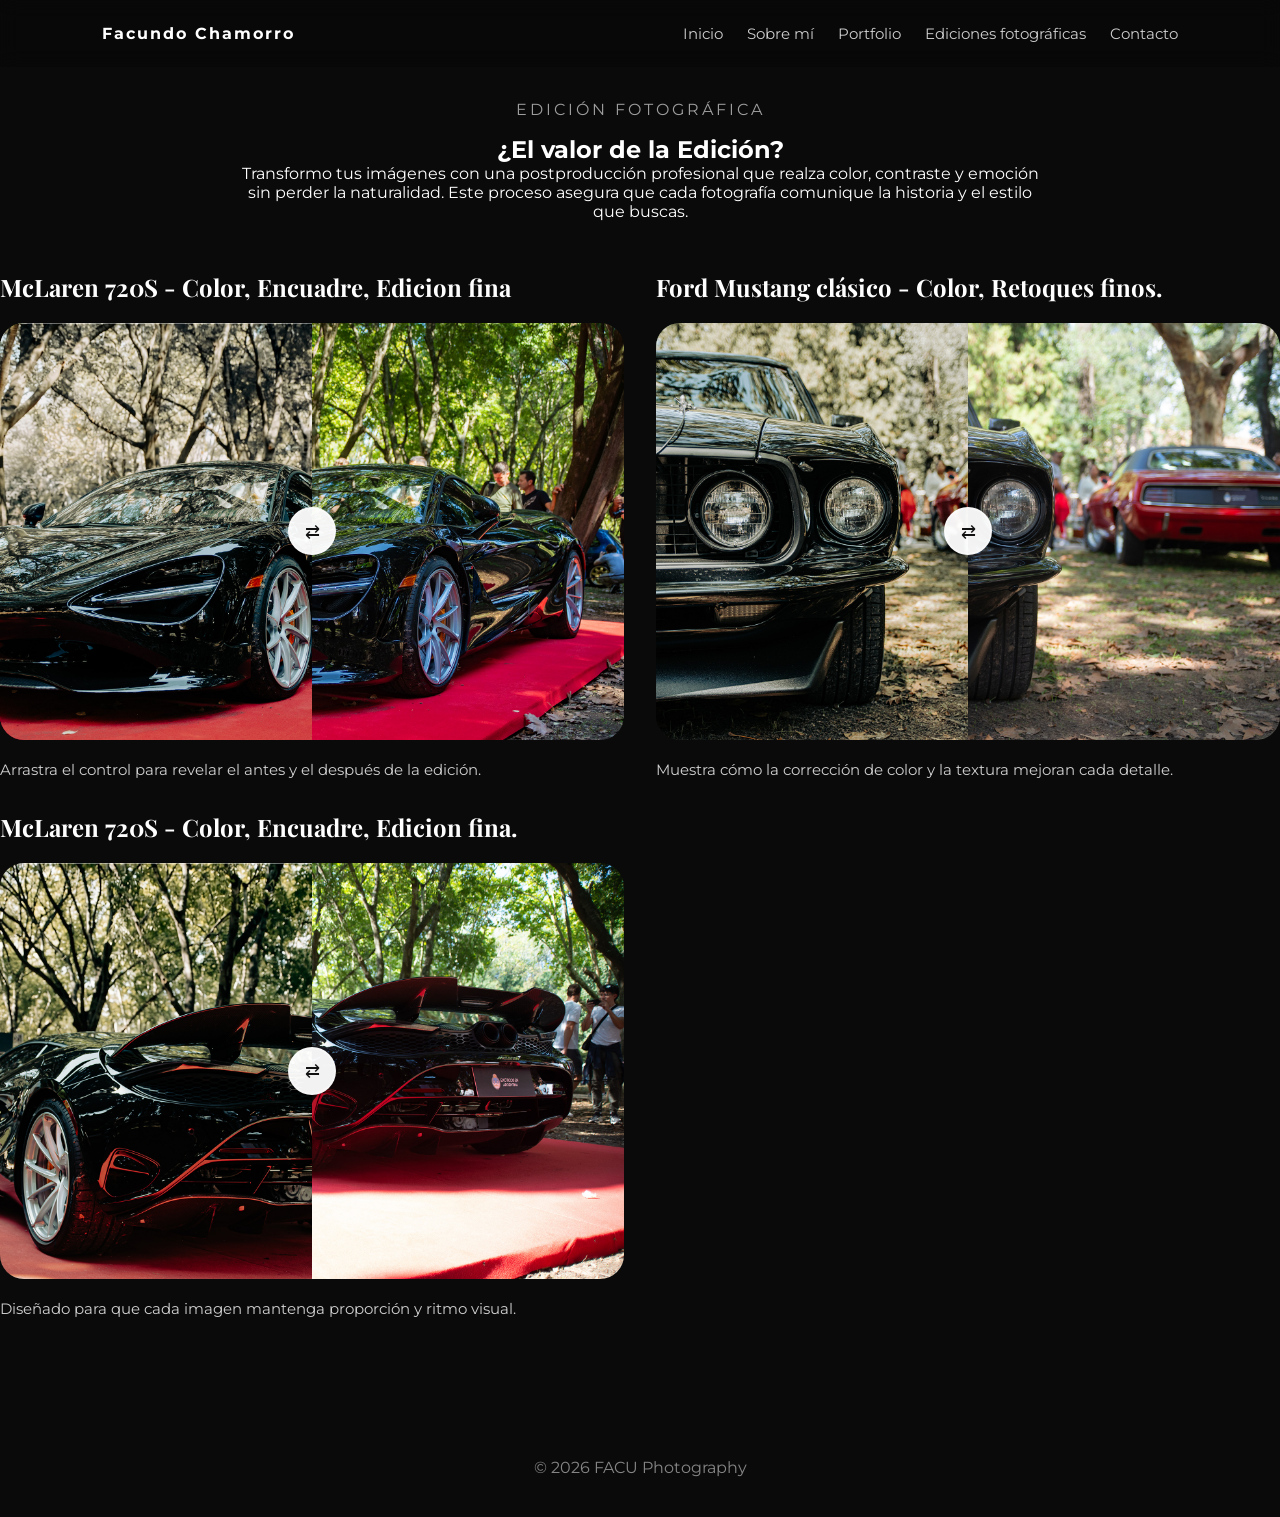
==== ediciones.html @ 0e88a43c "ACtualizacion git commit -m "Actualización dinámica del portfolio y nueva sección de ediciones"" ====
<!DOCTYPE html>
<html lang="es">
<head>
  <meta charset="UTF-8" />
  <meta name="viewport" content="width=device-width, initial-scale=1.0"/>
  <title>Ediciones Fotográficas - Facu Photography</title>

  <link rel="stylesheet" href="style.css">

  <link rel="preconnect" href="https://fonts.googleapis.com">
  <link rel="preconnect" href="https://fonts.gstatic.com" crossorigin>
  <link href="https://fonts.googleapis.com/css2?family=Inter:wght@300;400;500;600;700&family=Montserrat:wght@300;400;500;600;700&family=Playfair+Display:wght@400;600&display=swap" rel="stylesheet">
</head>
<body>

<div class="grain"></div>

<header>
  <div class="logo">Facundo Chamorro</div>

  <nav>
    <a href="index.html">Inicio</a>
    <a href="index.html#sobre">Sobre mí</a>
    <a href="index.html#portfolio">Portfolio</a>
    <a href="ediciones.html">Ediciones fotográficas</a>
    <a href="index.html#contacto">Contacto</a>
  </nav>
</header>

<section id="ediciones" class="photo-editing-section fade-in">
  <div class="photo-editing-hero">
    <p class="section-tag">Edición Fotográfica</p>
    <div class="photo-editing-hero-copy">
      <h2>¿El valor de la Edición?</h2>
      <p>Transformo tus imágenes con una postproducción profesional que realza color, contraste y emoción sin perder la naturalidad. Este proceso asegura que cada fotografía comunique la historia y el estilo que buscas.</p>
    </div>
  </div>
  <div id="galeria-ediciones" class="photo-editing-grid"></div>
</section>

<footer>
  <p>© 2026 FACU Photography</p>
</footer>

<script src="script.js"></script>
</body>
</html>
---- style.css ----
/* ========================= */
/* ARCHIVO: style.css */
/* ========================= */

*{
  margin:0;
  padding:0;
  box-sizing:border-box;
}

html{
  scroll-behavior:smooth;
}

body{
  background:#0a0a0a;
  color:white;
  font-family:'Montserrat', sans-serif;
  overflow-x:hidden;
}

img{
  width:100%;
  display:block;
}

a{
  text-decoration:none;
  color:white;
}

section{
  padding:120px 8%;
}

/* GRAIN */
.grain{
  position:fixed;
  inset:0;
  pointer-events:none;
  opacity:.05;
  background:rgba(255,255,255,.02);
  z-index:9999;
}

/* HEADER */
header{
  position:fixed;
  top:0;
  width:100%;
  padding:24px 8%;
  display:flex;
  justify-content:space-between;
  align-items:center;
  z-index:1000;
  backdrop-filter:blur(10px);
  background:rgba(0,0,0,.2);
}

.logo{
  font-weight:700;
  letter-spacing:2px;
}

nav{
  display:flex;
  flex-wrap:wrap;
  gap:24px;
  align-items:center;
}

nav a{
  font-size:.95rem;
  opacity:.8;
  transition:.3s;
}

nav a:hover{
  opacity:1;
}

/* HERO */
.hero{
  height:100vh;
  background:url("https://images.unsplash.com/photo-1492691527719-9d1e07e534b4?q=80&w=1800") center/cover;
  display:flex;
  align-items:center;
  position:relative;
}

.overlay{
  position:absolute;
  inset:0;
  background:rgba(0,0,0,.55);
}

.hero-content{
  position:relative;
  z-index:2;
  max-width:700px;
}

.subtitle{
  text-transform:uppercase;
  letter-spacing:4px;
  opacity:.7;
  margin-bottom:20px;
}

.hero h1{
  font-size:4rem;
  line-height:1.1;
  margin-bottom:30px;
}

.btn{
  padding:14px 30px;
  border:1px solid rgba(255,255,255,.2);
  transition:.3s;
}

.btn:hover{
  background:white;
  color:black;
}

/* SECTION TITLES */
.section-tag{
  opacity:.6;
  text-transform:uppercase;
  letter-spacing:3px;
  margin-bottom:16px;
}

.section-title h2,
.about h2{
  font-size:3rem;
  margin-bottom:30px;
}

/* ABOUT */
.about{
  display:grid;
  grid-template-columns:1fr 1fr;
  gap:60px;
  align-items:center;
}

.about p{
  color:#cfcfcf;
  line-height:1.8;
}

.stats{
  display:grid;
  grid-template-columns:repeat(3,1fr);
  gap:20px;
}

.stat{
  background:#111;
  padding:40px;
  border:1px solid rgba(255,255,255,.05);
}

.stat h3{
  font-size:2.5rem;
  margin-bottom:10px;
}

/* CATEGORIES */
.categories{
  display:flex;
  flex-wrap:wrap;
  gap:14px;
  margin:40px 0;
}

.categories button{
  background:#111;
  color:white;
  border:none;
  padding:12px 20px;
  cursor:pointer;
  transition:.3s;
}

.categories button.active,
.categories button:hover{
  background:white;
  color:black;
}

/* GALLERY */
.gallery{
  display:grid;
  grid-template-columns:repeat(3,minmax(240px,1fr));
  gap:18px;
}

.gallery-item{
  overflow:hidden;
  position:relative;
  cursor:pointer;
  border-radius:22px;
  aspect-ratio:4 / 5;
}

.gallery-item img{
  width:100%;
  height:100%;
  object-fit:cover;
  display:block;
  transition:transform .6s ease;
}

.gallery-item:hover img{
  transform:scale(1.05);
}

.photo-editing-section{
  padding:100px 0;
}

.photo-editing-inner{
  display:grid;
  grid-template-columns:1.1fr 1fr;
  gap:40px;
  align-items:start;
}

.photo-editing-copy{
  max-width:800px;
}

.photo-editing-copy h2{
  font-family:'Playfair Display', serif;
  font-size:3rem;
  margin-bottom:24px;
  line-height:1.05;
}

.photo-editing-copy p,
.section-tag,
.comparison-copy{
  font-family:'Montserrat', sans-serif;
}

.photo-editing-copy p{
  color:#cfcfcf;
  line-height:1.85;
  font-size:1.05rem;
}

.photo-editing-hero{
  max-width:800px;
  margin:0 auto 50px;
  text-align:center;
}

.photo-editing-hero-copy{
  width:100%;
}

.photo-editing-grid{
  display:grid;
  grid-template-columns:repeat(2,minmax(320px,1fr));
  gap:32px;
}

.photo-editing-card{
  display:flex;
  flex-direction:column;
  gap:20px;
  align-self:start;
}

.titulo-edicion{
  font-family:'Playfair Display', serif;
  font-size:1.5rem;
  margin:0;
  color:#fff;
}

.photo-editing-comparison{
  display:flex;
  flex-direction:column;
  gap:18px;
}

.comparison-wrapper{
  position:relative;
  display:block;
  width:100%;
  overflow:hidden;
  border-radius:24px;
  background:#111;
  isolation:isolate;
}

.comparison-image{
  display:block;
  width:100%;
  height:auto;
  object-fit:contain;
}

.comparison-image.before{
  position:relative;
  z-index:1;
}

.comparison-image.after{
  position:absolute;
  top:0;
  left:0;
  width:50%;
  height:100%;
  object-fit:cover;
  overflow:hidden;
  z-index:2;
}

.comparison-overlay{
  position:absolute;
  top:0;
  left:50%;
  width:2px;
  height:100%;
  background:rgba(255,255,255,.5);
  transform:translateX(-1px);
  pointer-events:none;
}

.comparison-slider{
  position:absolute;
  top:0;
  left:50%;
  width:0;
  height:100%;
  pointer-events:none;
}

.slider-handle{
  position:absolute;
  top:50%;
  left:0;
  transform:translate(-50%, -50%);
  width:48px;
  height:48px;
  border-radius:50%;
  background:rgba(255,255,255,.95);
  border:2px solid rgba(255,255,255,.35);
  box-shadow:0 18px 45px rgba(0,0,0,.25);
  display:flex;
  align-items:center;
  justify-content:center;
  cursor:ew-resize;
  pointer-events:auto;
  z-index:2;
}

.slider-icon{
  display:block;
  font-size:1.1rem;
  color:#111;
}

.comparison-copy{
  color:#cfcfcf;
  font-size:.95rem;
}

@media (max-width:1024px){
  .photo-editing-inner{
    grid-template-columns:1fr;
  }
}

@media (max-width:1024px){
  .gallery{
    grid-template-columns:repeat(2,minmax(220px,1fr));
  }
}

@media (max-width:900px){
  .about{
    grid-template-columns:1fr;
    gap:40px;
  }
  .gallery{
    grid-template-columns:1fr;
  }
}

@media (max-width:768px){
  section{
    padding:80px 20px;
  }
  header{
    padding:18px 20px;
  }
  nav{
    justify-content:center;
    gap:16px;
  }
  nav a{
    font-size:.85rem;
  }
  .section-title h2,
  .about h2,
  .photo-editing-copy h2{
    font-size:2.2rem;
  }
  .photo-editing-grid{
    grid-template-columns:1fr;
    gap:24px;
  }
  .photo-editing-copy{
    max-width:100%;
  }
}

.gallery-item:hover img{
  transform:scale(1.05);
}

#lightbox{
  position:fixed;
  inset:0;
  background:rgba(0,0,0,.85);
  display:flex;
  align-items:center;
  justify-content:center;
  z-index:2000;
  padding:24px;
}

#lightbox.hidden{
  display:none;
}

.lightbox-backdrop{
  position:absolute;
  inset:0;
}

.lightbox-content{
  position:relative;
  max-width:95vw;
  max-height:95vh;
  width:100%;
  display:flex;
  flex-direction:column;
  align-items:center;
  justify-content:center;
}

.lightbox-category{
  position:absolute;
  top:16px;
  right:16px;
  padding:10px 16px;
  border:none;
  border-radius:999px;
  background:rgba(255,255,255,.95);
  color:#111;
  font-weight:700;
  cursor:pointer;
  box-shadow:0 10px 20px rgba(0,0,0,.2);
  z-index:2;
}

.lightbox-category.hidden{
  display:none;
}

.lightbox-content img{
  width:auto;
  max-width:100%;
  max-height:80vh;
  object-fit:contain;
  border-radius:12px;
  box-shadow:0 20px 60px rgba(0,0,0,.55);
  cursor:zoom-out;
}

.lightbox-nav{
  position:absolute;
  top:50%;
  transform:translateY(-50%);
  width:48px;
  height:48px;
  border:none;
  border-radius:50%;
  background:rgba(255,255,255,.95);
  color:#111;
  font-size:1.5rem;
  cursor:pointer;
  box-shadow:0 10px 20px rgba(0,0,0,.3);
  display:flex;
  align-items:center;
  justify-content:center;
}

.lightbox-prev{
  left:-28px;
}

.lightbox-next{
  right:-28px;
}

.lightbox-caption{
  margin-top:12px;
  color:#ddd;
  text-align:center;
}

/* SERVICES */
.service-grid{
  display:grid;
  grid-template-columns:repeat(auto-fit,minmax(250px,1fr));
  gap:24px;
}

.service-card{
  background:#111;
  padding:40px;
  border:1px solid rgba(255,255,255,.05);
  transition:.3s;
}

.service-card:hover{
  transform:translateY(-8px);
}

/* CONTACT */
.contact-links{
  display:flex;
  flex-wrap:wrap;
  gap:24px;
  margin-top:30px;
  align-items:flex-start;
}

.contact-details{
  display:flex;
  flex-direction:column;
  gap:12px;
}

.contact-qr{
  display:flex;
  flex-direction:column;
  gap:10px;
  padding:16px 20px;
  background:#111;
  border:1px solid rgba(255,255,255,.08);
  min-width:220px;
}

.qr-image{
  width:min(150px, 100%);
  height:auto;
  display:block;
  background:#fff;
  padding:10px;
  border-radius:10px;
  border:1px solid rgba(255,255,255,.12);
  box-shadow:0 8px 24px rgba(0,0,0,.2);
}

.contact-links a,
.contact-links p{
  opacity:.7;
  transition:.3s;
}

.contact-links a:hover{
  opacity:1;
}

/* FOOTER */
footer{
  padding:40px;
  text-align:center;
  opacity:.5;
}

/* ANIMATIONS */
.fade-in{
  opacity:0;
  transform:translateY(40px);
  transition:1s ease;
}

.fade-in.visible{
  opacity:1;
  transform:translateY(0);
}

/* RESPONSIVE */
@media(max-width:900px){

  .hero h1{
    font-size:2.5rem;
  }

  .about{
    grid-template-columns:1fr;
  }

  .stats{
    grid-template-columns:1fr;
  }

  nav{
    display:none;
  }

}

/* EDITOR UI */
#editor-toggle{
  position:fixed;
  right:20px;
  bottom:20px;
  width:48px;
  height:48px;
  border-radius:8px;
  background:#111;
  color:white;
  border:1px solid rgba(255,255,255,.08);
  cursor:pointer;
  z-index:2000;
}

#editor-panel{
  position:fixed;
  right:20px;
  top:60px;
  width:420px;
  max-height:80vh;
  background:#0b0b0b;
  border:1px solid rgba(255,255,255,.06);
  padding:12px;
  overflow:auto;
  z-index:2000;
  box-shadow:0 10px 30px rgba(0,0,0,.6);
}

.hidden{display:none}

.editor-header{display:flex;justify-content:space-between;align-items:center;margin-bottom:8px}
.editor-tabs{display:flex;gap:6px;margin-bottom:8px}
.editor-tabs button{padding:6px 8px;background:#111;border:0;color:#ddd;cursor:pointer}
.editor-tabs button.active{background:#fff;color:#000}
.editor-body{margin-bottom:8px}
.editor-section label{display:block;margin-top:8px;margin-bottom:4px;color:#cfcfcf}
.editor-section input,.editor-section textarea{width:100%;padding:8px;background:#111;border:1px solid rgba(255,255,255,.04);color:#fff}
.editor-actions{display:flex;gap:8px;flex-wrap:wrap}
.editor-actions button{padding:8px 10px;background:#111;border:1px solid rgba(255,255,255,.06);color:#fff;cursor:pointer}
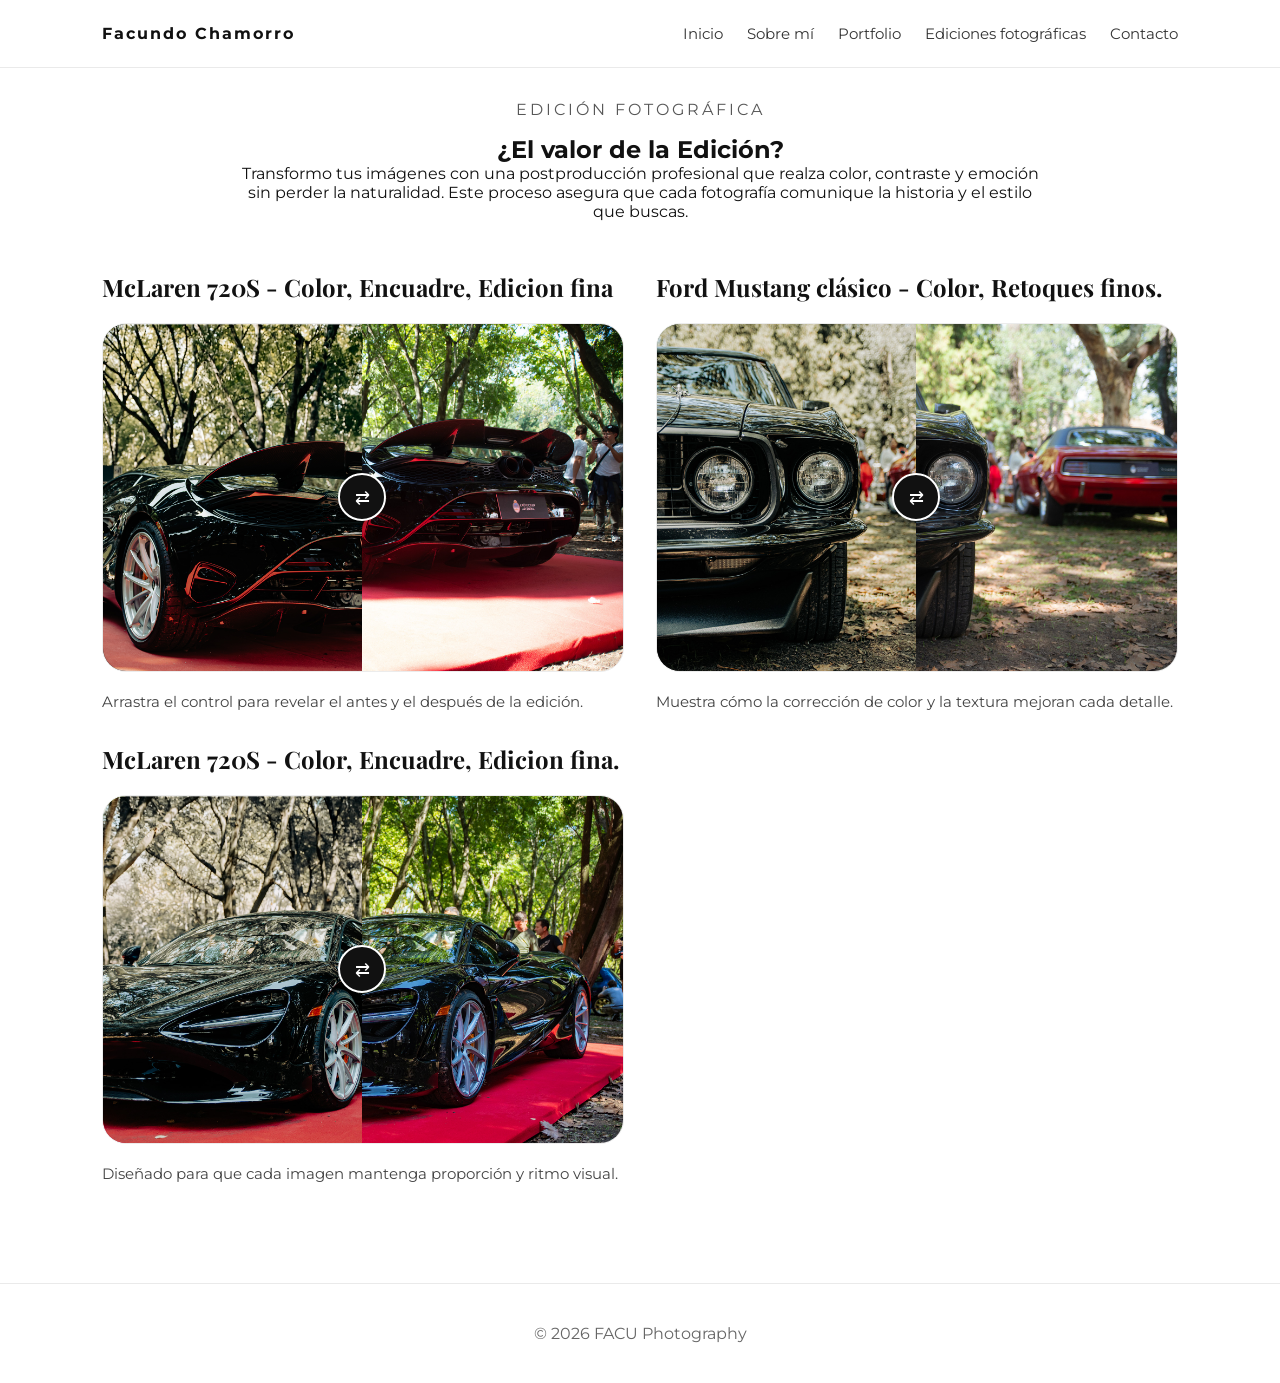
==== commit 6b1f6663: "actualización de pagina actualización de pagina" ====
--- a/ediciones.html
+++ b/ediciones.html
@@ -20,7 +20,7 @@
 
   <nav>
     <a href="index.html">Inicio</a>
-    <a href="index.html#sobre">Sobre mí</a>
+    <a href="sobre-mi.html">Sobre mí</a>
     <a href="index.html#portfolio">Portfolio</a>
     <a href="ediciones.html">Ediciones fotográficas</a>
     <a href="index.html#contacto">Contacto</a>
--- a/style.css
+++ b/style.css
@@ -13,8 +13,8 @@
 }
 
 body{
-  background:#0a0a0a;
-  color:white;
+  background:#ffffff;
+  color:#111111;
   font-family:'Montserrat', sans-serif;
   overflow-x:hidden;
 }
@@ -26,11 +26,23 @@
 
 a{
   text-decoration:none;
-  color:white;
+  color:#111111;
+}
+
+p,
+h1,
+h2,
+h3,
+label,
+button,
+span,
+div{
+  color:inherit;
 }
 
 section{
   padding:120px 8%;
+  background:#ffffff;
 }
 
 /* GRAIN */
@@ -38,8 +50,8 @@
   position:fixed;
   inset:0;
   pointer-events:none;
-  opacity:.05;
-  background:rgba(255,255,255,.02);
+  opacity:.03;
+  background:rgba(0,0,0,.01);
   z-index:9999;
 }
 
@@ -53,13 +65,14 @@
   justify-content:space-between;
   align-items:center;
   z-index:1000;
-  backdrop-filter:blur(10px);
-  background:rgba(0,0,0,.2);
+  background:#ffffff;
+  border-bottom:1px solid #eaeaea;
 }
 
 .logo{
   font-weight:700;
   letter-spacing:2px;
+  color:#111111;
 }
 
 nav{
@@ -71,7 +84,8 @@
 
 nav a{
   font-size:.95rem;
-  opacity:.8;
+  color:#111111;
+  opacity:.85;
   transition:.3s;
 }
 
@@ -79,63 +93,20 @@
   opacity:1;
 }
 
-/* HERO */
-.hero{
-  height:100vh;
-  background:url("https://images.unsplash.com/photo-1492691527719-9d1e07e534b4?q=80&w=1800") center/cover;
-  display:flex;
-  align-items:center;
-  position:relative;
-}
-
-.overlay{
-  position:absolute;
-  inset:0;
-  background:rgba(0,0,0,.55);
-}
-
-.hero-content{
-  position:relative;
-  z-index:2;
-  max-width:700px;
-}
-
-.subtitle{
-  text-transform:uppercase;
-  letter-spacing:4px;
-  opacity:.7;
-  margin-bottom:20px;
-}
-
-.hero h1{
-  font-size:4rem;
-  line-height:1.1;
-  margin-bottom:30px;
-}
-
-.btn{
-  padding:14px 30px;
-  border:1px solid rgba(255,255,255,.2);
-  transition:.3s;
-}
-
-.btn:hover{
-  background:white;
-  color:black;
-}
-
 /* SECTION TITLES */
 .section-tag{
-  opacity:.6;
+  opacity:.7;
   text-transform:uppercase;
   letter-spacing:3px;
   margin-bottom:16px;
+  color:#111111;
 }
 
 .section-title h2,
 .about h2{
   font-size:3rem;
   margin-bottom:30px;
+  color:#111111;
 }
 
 /* ABOUT */
@@ -144,10 +115,11 @@
   grid-template-columns:1fr 1fr;
   gap:60px;
   align-items:center;
+  background:#ffffff;
 }
 
 .about p{
-  color:#cfcfcf;
+  color:#333333;
   line-height:1.8;
 }
 
@@ -158,14 +130,15 @@
 }
 
 .stat{
-  background:#111;
+  background:#fafafa;
   padding:40px;
-  border:1px solid rgba(255,255,255,.05);
+  border:1px solid #ececec;
 }
 
 .stat h3{
   font-size:2.5rem;
   margin-bottom:10px;
+  color:#111111;
 }
 
 /* CATEGORIES */
@@ -177,9 +150,9 @@
 }
 
 .categories button{
-  background:#111;
-  color:white;
-  border:none;
+  background:#ffffff;
+  color:#111111;
+  border:1px solid #111111;
   padding:12px 20px;
   cursor:pointer;
   transition:.3s;
@@ -187,8 +160,8 @@
 
 .categories button.active,
 .categories button:hover{
-  background:white;
-  color:black;
+  background:#111111;
+  color:#ffffff;
 }
 
 /* GALLERY */
@@ -204,6 +177,8 @@
   cursor:pointer;
   border-radius:22px;
   aspect-ratio:4 / 5;
+  border:1px solid #ececec;
+  background:#fafafa;
 }
 
 .gallery-item img{
@@ -219,7 +194,8 @@
 }
 
 .photo-editing-section{
-  padding:100px 0;
+  padding:100px 8%;
+  background:#ffffff;
 }
 
 .photo-editing-inner{
@@ -238,6 +214,7 @@
   font-size:3rem;
   margin-bottom:24px;
   line-height:1.05;
+  color:#111111;
 }
 
 .photo-editing-copy p,
@@ -247,7 +224,7 @@
 }
 
 .photo-editing-copy p{
-  color:#cfcfcf;
+  color:#444444;
   line-height:1.85;
   font-size:1.05rem;
 }
@@ -279,7 +256,7 @@
   font-family:'Playfair Display', serif;
   font-size:1.5rem;
   margin:0;
-  color:#fff;
+  color:#111111;
 }
 
 .photo-editing-comparison{
@@ -294,7 +271,8 @@
   width:100%;
   overflow:hidden;
   border-radius:24px;
-  background:#111;
+  background:#fafafa;
+  border:1px solid #ececec;
   isolation:isolate;
 }
 
@@ -327,7 +305,7 @@
   left:50%;
   width:2px;
   height:100%;
-  background:rgba(255,255,255,.5);
+  background:rgba(0,0,0,.25);
   transform:translateX(-1px);
   pointer-events:none;
 }
@@ -349,9 +327,9 @@
   width:48px;
   height:48px;
   border-radius:50%;
-  background:rgba(255,255,255,.95);
-  border:2px solid rgba(255,255,255,.35);
-  box-shadow:0 18px 45px rgba(0,0,0,.25);
+  background:#111111;
+  border:2px solid #ffffff;
+  box-shadow:0 12px 24px rgba(0,0,0,.16);
   display:flex;
   align-items:center;
   justify-content:center;
@@ -363,11 +341,11 @@
 .slider-icon{
   display:block;
   font-size:1.1rem;
-  color:#111;
+  color:#ffffff;
 }
 
 .comparison-copy{
-  color:#cfcfcf;
+  color:#444444;
   font-size:.95rem;
 }
 
@@ -421,14 +399,10 @@
   }
 }
 
-.gallery-item:hover img{
-  transform:scale(1.05);
-}
-
 #lightbox{
   position:fixed;
   inset:0;
-  background:rgba(0,0,0,.85);
+  background:rgba(255,255,255,.95);
   display:flex;
   align-items:center;
   justify-content:center;
@@ -463,11 +437,11 @@
   padding:10px 16px;
   border:none;
   border-radius:999px;
-  background:rgba(255,255,255,.95);
-  color:#111;
+  background:#111111;
+  color:#ffffff;
   font-weight:700;
   cursor:pointer;
-  box-shadow:0 10px 20px rgba(0,0,0,.2);
+  box-shadow:0 10px 20px rgba(0,0,0,.15);
   z-index:2;
 }
 
@@ -481,7 +455,7 @@
   max-height:80vh;
   object-fit:contain;
   border-radius:12px;
-  box-shadow:0 20px 60px rgba(0,0,0,.55);
+  box-shadow:0 20px 60px rgba(0,0,0,.16);
   cursor:zoom-out;
 }
 
@@ -493,11 +467,11 @@
   height:48px;
   border:none;
   border-radius:50%;
-  background:rgba(255,255,255,.95);
-  color:#111;
+  background:#111111;
+  color:#ffffff;
   font-size:1.5rem;
   cursor:pointer;
-  box-shadow:0 10px 20px rgba(0,0,0,.3);
+  box-shadow:0 10px 20px rgba(0,0,0,.12);
   display:flex;
   align-items:center;
   justify-content:center;
@@ -513,7 +487,7 @@
 
 .lightbox-caption{
   margin-top:12px;
-  color:#ddd;
+  color:#333333;
   text-align:center;
 }
 
@@ -525,9 +499,9 @@
 }
 
 .service-card{
-  background:#111;
+  background:#fafafa;
   padding:40px;
-  border:1px solid rgba(255,255,255,.05);
+  border:1px solid #ececec;
   transition:.3s;
 }
 
@@ -555,8 +529,8 @@
   flex-direction:column;
   gap:10px;
   padding:16px 20px;
-  background:#111;
-  border:1px solid rgba(255,255,255,.08);
+  background:#fafafa;
+  border:1px solid #ececec;
   min-width:220px;
 }
 
@@ -564,17 +538,18 @@
   width:min(150px, 100%);
   height:auto;
   display:block;
-  background:#fff;
+  background:#ffffff;
   padding:10px;
   border-radius:10px;
-  border:1px solid rgba(255,255,255,.12);
-  box-shadow:0 8px 24px rgba(0,0,0,.2);
+  border:1px solid #ececec;
+  box-shadow:0 8px 24px rgba(0,0,0,.06);
 }
 
 .contact-links a,
 .contact-links p{
-  opacity:.7;
+  opacity:.85;
   transition:.3s;
+  color:#333333;
 }
 
 .contact-links a:hover{
@@ -585,7 +560,9 @@
 footer{
   padding:40px;
   text-align:center;
-  opacity:.5;
+  background:#ffffff;
+  color:#666666;
+  border-top:1px solid #eaeaea;
 }
 
 /* ANIMATIONS */
@@ -602,11 +579,6 @@
 
 /* RESPONSIVE */
 @media(max-width:900px){
-
-  .hero h1{
-    font-size:2.5rem;
-  }
-
   .about{
     grid-template-columns:1fr;
   }
@@ -618,7 +590,6 @@
   nav{
     display:none;
   }
-
 }
 
 /* EDITOR UI */
@@ -629,9 +600,9 @@
   width:48px;
   height:48px;
   border-radius:8px;
-  background:#111;
-  color:white;
-  border:1px solid rgba(255,255,255,.08);
+  background:#111111;
+  color:#ffffff;
+  border:1px solid #ececec;
   cursor:pointer;
   z-index:2000;
 }
@@ -642,22 +613,22 @@
   top:60px;
   width:420px;
   max-height:80vh;
-  background:#0b0b0b;
-  border:1px solid rgba(255,255,255,.06);
+  background:#ffffff;
+  border:1px solid #ececec;
   padding:12px;
   overflow:auto;
   z-index:2000;
-  box-shadow:0 10px 30px rgba(0,0,0,.6);
+  box-shadow:0 10px 30px rgba(0,0,0,.08);
 }
 
 .hidden{display:none}
 
 .editor-header{display:flex;justify-content:space-between;align-items:center;margin-bottom:8px}
 .editor-tabs{display:flex;gap:6px;margin-bottom:8px}
-.editor-tabs button{padding:6px 8px;background:#111;border:0;color:#ddd;cursor:pointer}
-.editor-tabs button.active{background:#fff;color:#000}
+.editor-tabs button{padding:6px 8px;background:#f5f5f5;border:1px solid #ececec;color:#111;cursor:pointer}
+.editor-tabs button.active{background:#111;color:#fff}
 .editor-body{margin-bottom:8px}
-.editor-section label{display:block;margin-top:8px;margin-bottom:4px;color:#cfcfcf}
-.editor-section input,.editor-section textarea{width:100%;padding:8px;background:#111;border:1px solid rgba(255,255,255,.04);color:#fff}
+.editor-section label{display:block;margin-top:8px;margin-bottom:4px;color:#444}
+.editor-section input,.editor-section textarea{width:100%;padding:8px;background:#ffffff;border:1px solid #ececec;color:#111}
 .editor-actions{display:flex;gap:8px;flex-wrap:wrap}
-.editor-actions button{padding:8px 10px;background:#111;border:1px solid rgba(255,255,255,.06);color:#fff;cursor:pointer}+.editor-actions button{padding:8px 10px;background:#ffffff;border:1px solid #ececec;color:#111;cursor:pointer}
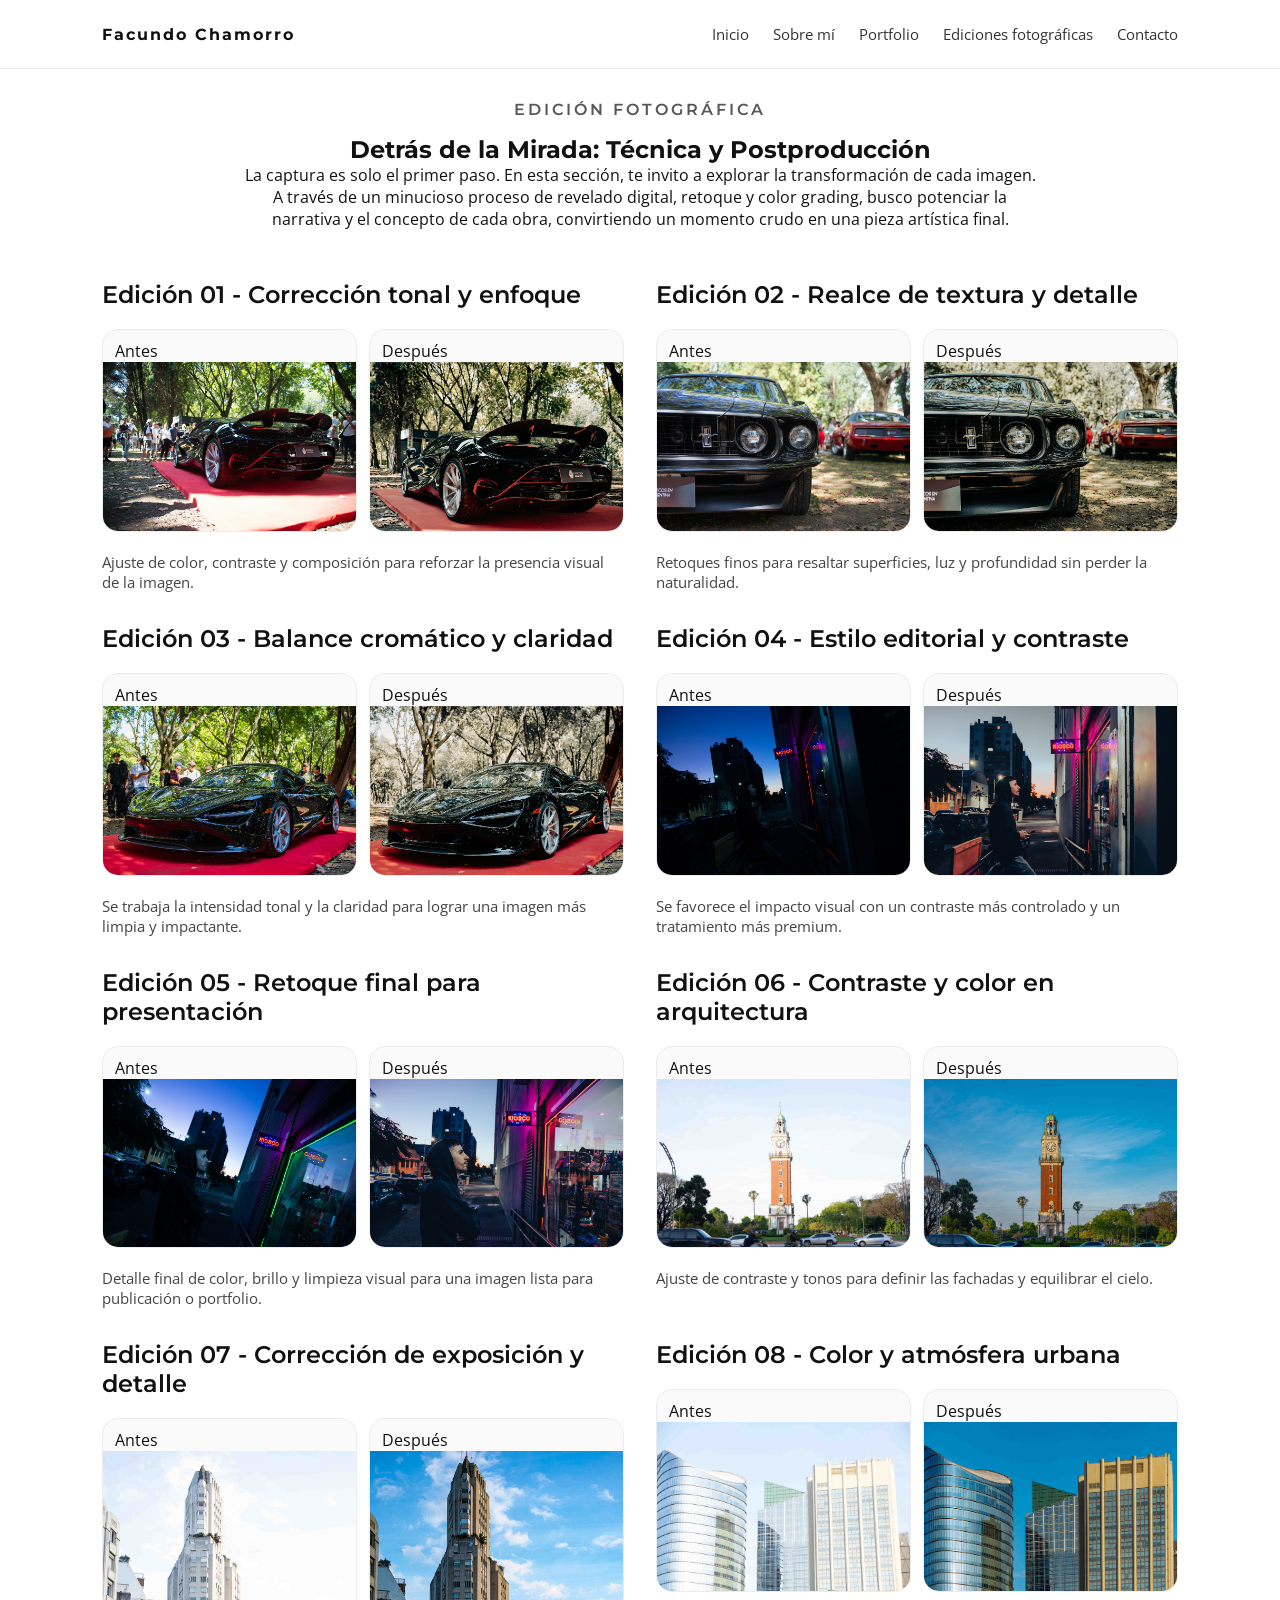
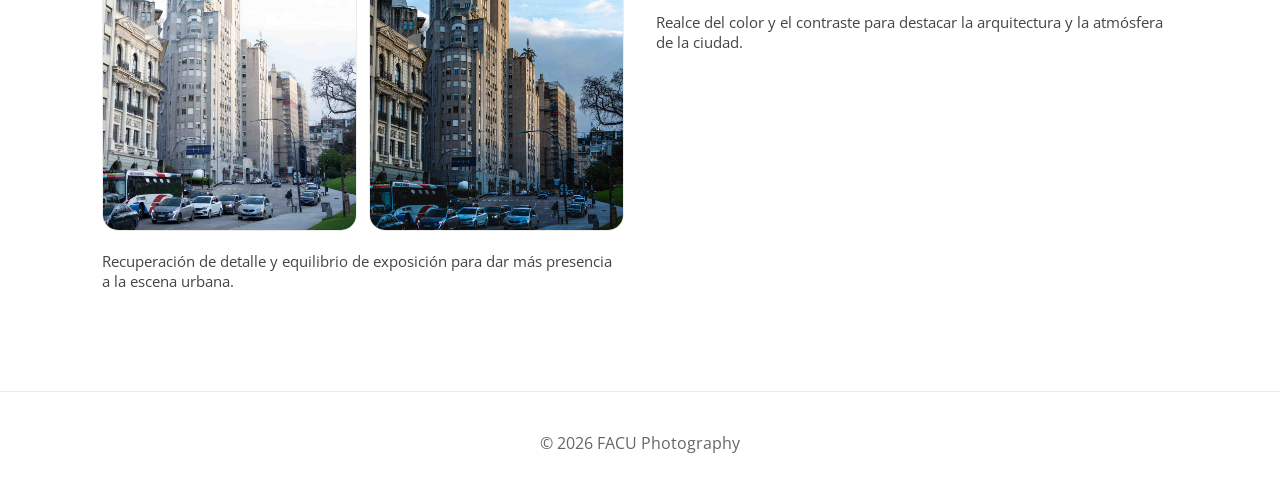
==== commit c70a675d: "Actualizaciones Actualizacion galeria" ====
--- a/ediciones.html
+++ b/ediciones.html
@@ -9,7 +9,7 @@
 
   <link rel="preconnect" href="https://fonts.googleapis.com">
   <link rel="preconnect" href="https://fonts.gstatic.com" crossorigin>
-  <link href="https://fonts.googleapis.com/css2?family=Inter:wght@300;400;500;600;700&family=Montserrat:wght@300;400;500;600;700&family=Playfair+Display:wght@400;600&display=swap" rel="stylesheet">
+  <link href="https://fonts.googleapis.com/css2?family=Montserrat:wght@600;700&family=Open+Sans:wght@300;400;600&display=swap" rel="stylesheet">
 </head>
 <body>
 
@@ -31,8 +31,8 @@
   <div class="photo-editing-hero">
     <p class="section-tag">Edición Fotográfica</p>
     <div class="photo-editing-hero-copy">
-      <h2>¿El valor de la Edición?</h2>
-      <p>Transformo tus imágenes con una postproducción profesional que realza color, contraste y emoción sin perder la naturalidad. Este proceso asegura que cada fotografía comunique la historia y el estilo que buscas.</p>
+      <h2>Detrás de la Mirada: Técnica y Postproducción</h2>
+      <p>La captura es solo el primer paso. En esta sección, te invito a explorar la transformación de cada imagen. A través de un minucioso proceso de revelado digital, retoque y color grading, busco potenciar la narrativa y el concepto de cada obra, convirtiendo un momento crudo en una pieza artística final.</p>
     </div>
   </div>
   <div id="galeria-ediciones" class="photo-editing-grid"></div>
--- a/style.css
+++ b/style.css
@@ -15,8 +15,30 @@
 body{
   background:#ffffff;
   color:#111111;
+  font-family:'Open Sans', sans-serif;
+  font-weight:400;
+  overflow-x:hidden;
+}
+
+h1,
+h2,
+h3,
+.logo,
+.section-tag{
   font-family:'Montserrat', sans-serif;
-  overflow-x:hidden;
+  font-weight:600;
+}
+
+h1,
+h2{
+  font-weight:700;
+}
+
+button,
+input,
+textarea,
+select{
+  font:inherit;
 }
 
 img{
@@ -123,6 +145,24 @@
   line-height:1.8;
 }
 
+.about-photo-grid{
+  display:grid;
+  grid-template-columns:1fr;
+  gap:20px;
+}
+
+.about-image-wrapper{
+  overflow:hidden;
+  border-radius:22px;
+  background:#fafafa;
+}
+
+.about-image-wrapper img{
+  width:100%;
+  height:auto;
+  object-fit:contain;
+}
+
 .stats{
   display:grid;
   grid-template-columns:repeat(3,1fr);
@@ -210,17 +250,10 @@
 }
 
 .photo-editing-copy h2{
-  font-family:'Playfair Display', serif;
   font-size:3rem;
   margin-bottom:24px;
   line-height:1.05;
   color:#111111;
-}
-
-.photo-editing-copy p,
-.section-tag,
-.comparison-copy{
-  font-family:'Montserrat', sans-serif;
 }
 
 .photo-editing-copy p{
@@ -253,7 +286,6 @@
 }
 
 .titulo-edicion{
-  font-family:'Playfair Display', serif;
   font-size:1.5rem;
   margin:0;
   color:#111111;
@@ -349,6 +381,30 @@
   font-size:.95rem;
 }
 
+.comparison-images{
+  display:grid;
+  grid-template-columns:repeat(2,minmax(0,1fr));
+  gap:12px;
+}
+
+.comparison-image-card{
+  min-width:0;
+  overflow:hidden;
+  border:1px solid #ececec;
+  border-radius:16px;
+  background:#fafafa;
+}
+
+.comparison-image-card .compare-label{
+  padding:10px 12px 0;
+}
+
+.comparison-image-card img{
+  width:100%;
+  height:auto;
+  object-fit:contain;
+}
+
 @media (max-width:1024px){
   .photo-editing-inner{
     grid-template-columns:1fr;
@@ -393,6 +449,9 @@
   .photo-editing-grid{
     grid-template-columns:1fr;
     gap:24px;
+  }
+  .comparison-images{
+    grid-template-columns:1fr;
   }
   .photo-editing-copy{
     max-width:100%;
@@ -587,8 +646,28 @@
     grid-template-columns:1fr;
   }
 
+  header{
+    padding:14px 20px;
+    gap:10px;
+    flex-wrap:wrap;
+  }
+
+  .logo{
+    font-size:1.05rem;
+    letter-spacing:1px;
+  }
+
   nav{
-    display:none;
+    display:flex;
+    margin-left:auto;
+    justify-content:flex-end;
+    flex-wrap:wrap;
+    gap:8px 14px;
+  }
+
+  nav a{
+    font-size:.72rem;
+    line-height:1.5;
   }
 }
 
